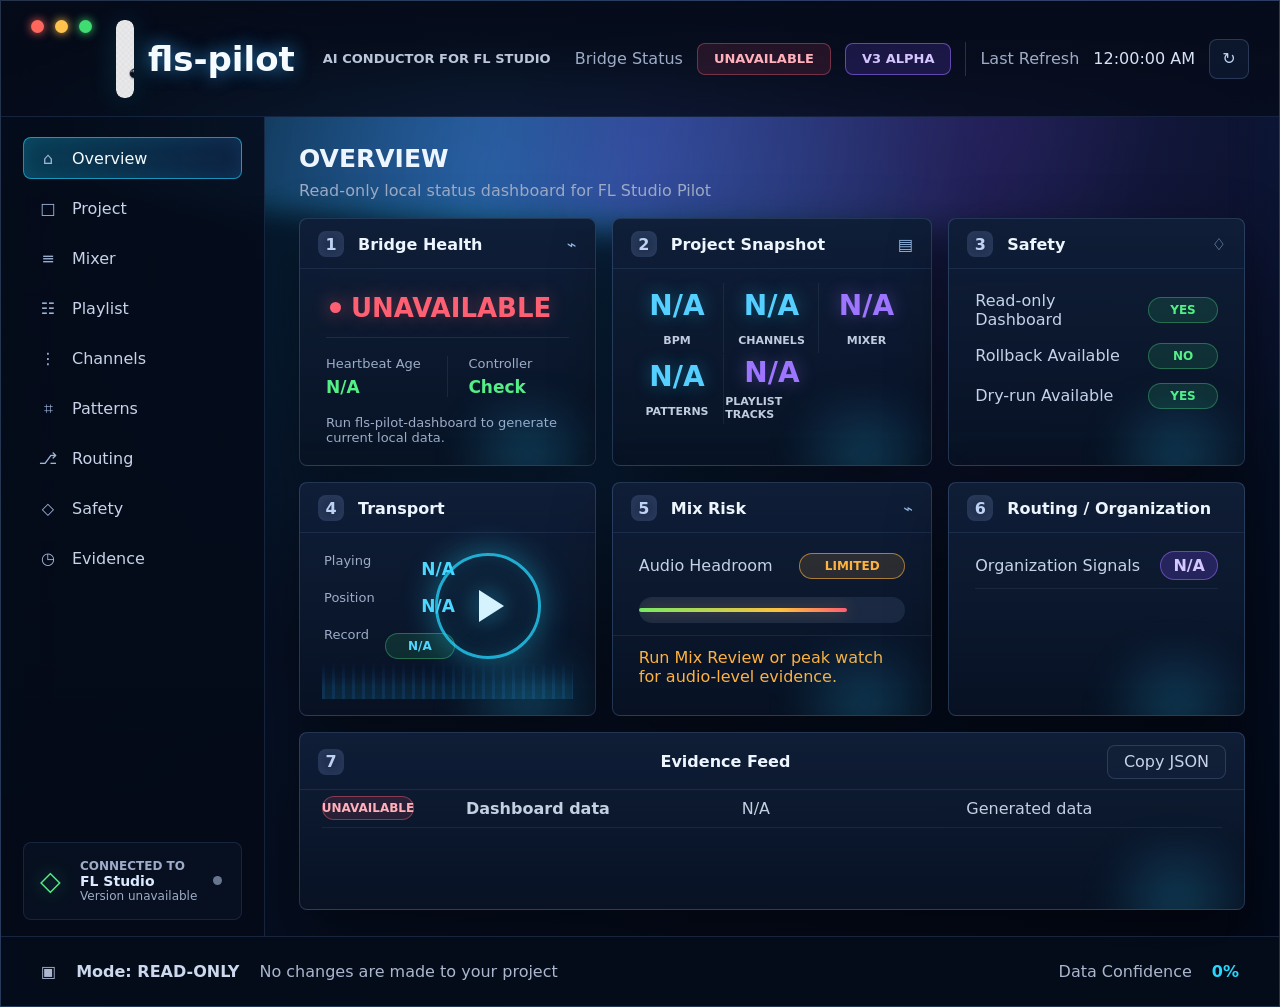
==== src/fls_pilot/dashboard_static/index.html @ 33fd7f55 "feat: add interactive dashboard for monitoring FL Studio bridge status and project data" ====
<!doctype html>
<html lang="en">
  <head>
    <meta charset="utf-8" />
    <meta name="viewport" content="width=device-width, initial-scale=1" />
    <title>fls-pilot Dashboard</title>
    <link rel="stylesheet" href="styles.css" />
  </head>
  <body>
    <div class="app-shell">
      <header class="topbar">
        <div class="window-controls" aria-hidden="true">
          <span class="dot dot-red"></span>
          <span class="dot dot-yellow"></span>
          <span class="dot dot-green"></span>
        </div>
        <div class="brand">
          <span class="brand-mark-wrap">
            <img src="assets/fls-pilot-logo-wide.png" alt="" class="brand-mark" />
          </span>
          <span class="brand-name">fls-pilot</span>
          <span class="brand-subtitle">AI Conductor for FL Studio</span>
        </div>
        <div class="topbar-status" aria-label="Dashboard status">
          <span class="status-label">Bridge Status</span>
          <span class="pill pill-live" id="bridge-pill">Loading</span>
          <span class="pill pill-version" id="version-pill">v3 alpha</span>
          <span class="divider"></span>
          <span class="last-refresh">Last Refresh</span>
          <span class="clock" id="refresh-time">--:--</span>
          <button class="icon-button" id="refresh-button" type="button" title="Reload dashboard data">
            <span aria-hidden="true">&#x21bb;</span>
            <span class="sr-only">Reload dashboard data</span>
          </button>
        </div>
      </header>

      <aside class="sidebar" aria-label="Dashboard navigation">
        <nav class="nav-list">
          <button class="nav-item active" type="button" data-target="overview">
            <span aria-hidden="true">&#x2302;</span><span>Overview</span>
          </button>
          <button class="nav-item" type="button" data-target="project">
            <span aria-hidden="true">&#x25a1;</span><span>Project</span>
          </button>
          <button class="nav-item" type="button" data-target="mixer">
            <span aria-hidden="true">&#x2261;</span><span>Mixer</span>
          </button>
          <button class="nav-item" type="button" data-target="playlist">
            <span aria-hidden="true">&#x2637;</span><span>Playlist</span>
          </button>
          <button class="nav-item" type="button" data-target="channels">
            <span aria-hidden="true">&#x22ee;</span><span>Channels</span>
          </button>
          <button class="nav-item" type="button" data-target="patterns">
            <span aria-hidden="true">&#x2317;</span><span>Patterns</span>
          </button>
          <button class="nav-item" type="button" data-target="routing">
            <span aria-hidden="true">&#x2387;</span><span>Routing</span>
          </button>
          <button class="nav-item" type="button" data-target="safety">
            <span aria-hidden="true">&#x25c7;</span><span>Safety</span>
          </button>
          <button class="nav-item" type="button" data-target="evidence">
            <span aria-hidden="true">&#x25f7;</span><span>Evidence</span>
          </button>
        </nav>
        <div class="connection-card">
          <span class="shield" aria-hidden="true">&#x25c7;</span>
          <div>
            <span class="eyebrow">Connected To</span>
            <strong id="connected-target">FL Studio</strong>
            <span id="connected-version">Version unavailable</span>
          </div>
          <span class="connection-dot" id="connection-dot"></span>
        </div>
      </aside>

      <main class="dashboard" id="overview">
        <section class="hero">
          <div>
            <h1>Overview</h1>
            <p>Read-only local status dashboard for FL Studio Pilot</p>
          </div>
        </section>

        <section class="grid">
          <article class="panel panel-bridge" id="project">
            <div class="panel-heading">
              <span class="panel-index">1</span>
              <h2>Bridge Health</h2>
              <span class="panel-icon" aria-hidden="true">&#x2301;</span>
            </div>
            <div class="bridge-state">
              <span class="signal-dot"></span>
              <strong id="bridge-state">Checking</strong>
            </div>
            <dl class="metrics metrics-split">
              <div>
                <dt>Heartbeat Age</dt>
                <dd id="heartbeat-age">N/A</dd>
              </div>
              <div>
                <dt>Controller</dt>
                <dd id="controller-status">Unknown</dd>
              </div>
            </dl>
            <p class="panel-note" id="bridge-detail"></p>
          </article>

          <article class="panel panel-project">
            <div class="panel-heading">
              <span class="panel-index">2</span>
              <h2>Project Snapshot</h2>
              <span class="panel-icon" aria-hidden="true">&#x25a4;</span>
            </div>
            <div class="counter-grid">
              <div><strong id="tempo-value">N/A</strong><span>BPM</span></div>
              <div><strong id="channel-count">N/A</strong><span>Channels</span></div>
              <div><strong id="mixer-count">N/A</strong><span>Mixer</span></div>
              <div><strong id="pattern-count">N/A</strong><span>Patterns</span></div>
              <div><strong id="playlist-count">N/A</strong><span>Playlist Tracks</span></div>
            </div>
          </article>

          <article class="panel" id="safety">
            <div class="panel-heading">
              <span class="panel-index">3</span>
              <h2>Safety</h2>
              <span class="panel-icon" aria-hidden="true">&#x2662;</span>
            </div>
            <ul class="safety-list">
              <li><span>Read-only Dashboard</span><strong id="read-only-state">YES</strong></li>
              <li><span>Rollback Available</span><strong id="rollback-state">N/A</strong></li>
              <li><span>Dry-run Available</span><strong id="dry-run-state">YES</strong></li>
            </ul>
          </article>

          <article class="panel transport-panel">
            <div class="panel-heading">
              <span class="panel-index">4</span>
              <h2>Transport</h2>
            </div>
            <div class="transport-layout">
              <dl class="transport-stats">
                <div><dt>Playing</dt><dd id="playing-state">N/A</dd></div>
                <div><dt>Position</dt><dd id="song-position">N/A</dd></div>
                <div><dt>Record</dt><dd id="record-state" class="small-pill">N/A</dd></div>
              </dl>
              <div class="play-orb" aria-hidden="true">
                <span></span>
              </div>
            </div>
            <div class="wave-bars" aria-hidden="true"></div>
          </article>

          <article class="panel mix-panel" id="mixer">
            <div class="panel-heading">
              <span class="panel-index">5</span>
              <h2>Mix Risk</h2>
              <span class="panel-icon" aria-hidden="true">&#x2301;</span>
            </div>
            <div class="risk-row">
              <span>Audio Headroom</span>
              <strong class="warning-badge" id="mix-risk-state">Limited</strong>
            </div>
            <div class="meter" aria-hidden="true">
              <span></span>
            </div>
            <p class="finding" id="mix-risk-detail">Run Mix Review for audio-level evidence.</p>
          </article>

          <article class="panel" id="routing">
            <div class="panel-heading">
              <span class="panel-index">6</span>
              <h2>Routing / Organization</h2>
            </div>
            <div class="signal-list" id="organization-list"></div>
          </article>

          <article class="panel evidence-panel" id="evidence">
            <div class="panel-heading">
              <span class="panel-index">7</span>
              <h2>Evidence Feed</h2>
              <button class="ghost-button" id="copy-json" type="button">Copy JSON</button>
            </div>
            <div class="evidence-table" id="evidence-table"></div>
          </article>
        </section>
      </main>

      <footer class="statusbar">
        <div>
          <span aria-hidden="true">&#x25a3;</span>
          <strong>Mode: READ-ONLY</strong>
          <span>No changes are made to your project</span>
        </div>
        <div>
          <span>Data Confidence</span>
          <strong id="data-confidence">0%</strong>
        </div>
      </footer>
    </div>
    <script src="dashboard-data.js"></script>
    <script src="app.js"></script>
  </body>
</html>
---- src/fls_pilot/dashboard_static/styles.css ----
:root {
  color-scheme: dark;
  --bg: #030713;
  --bg-soft: #071225;
  --panel: rgba(10, 22, 43, 0.78);
  --panel-strong: rgba(14, 29, 54, 0.92);
  --line: rgba(130, 180, 245, 0.22);
  --line-strong: rgba(80, 212, 255, 0.5);
  --text: #edf5ff;
  --muted: #9eacc7;
  --dim: #67758f;
  --cyan: #27d7ff;
  --cyan-soft: rgba(39, 215, 255, 0.2);
  --violet: #9d75ff;
  --green: #55ef87;
  --amber: #ffb23e;
  --red: #ff5f72;
  --shadow: 0 22px 60px rgba(0, 0, 0, 0.42);
}

* {
  box-sizing: border-box;
}

html,
body {
  min-height: 100%;
}

body {
  margin: 0;
  overflow-x: hidden;
  background:
    radial-gradient(circle at 78% 12%, rgba(100, 71, 220, 0.2), transparent 28rem),
    radial-gradient(circle at 38% 24%, rgba(23, 165, 255, 0.18), transparent 28rem),
    linear-gradient(145deg, #02040b 0%, #061023 46%, #030713 100%);
  color: var(--text);
  font-family:
    Inter, ui-sans-serif, system-ui, -apple-system, BlinkMacSystemFont, "Segoe UI", sans-serif;
}

button {
  font: inherit;
}

.sr-only {
  position: absolute;
  width: 1px;
  height: 1px;
  padding: 0;
  margin: -1px;
  overflow: hidden;
  clip: rect(0, 0, 0, 0);
  white-space: nowrap;
  border: 0;
}

.app-shell {
  position: relative;
  display: grid;
  grid-template-rows: 116px 1fr 70px;
  grid-template-columns: 264px minmax(0, 1fr);
  min-height: 100vh;
  border: 1px solid rgba(126, 170, 238, 0.28);
  box-shadow: inset 0 0 70px rgba(36, 130, 255, 0.06);
}

.app-shell::before,
.app-shell::after {
  position: fixed;
  inset: auto -10vw 74vh -10vw;
  height: 180px;
  pointer-events: none;
  content: "";
  border-radius: 50%;
  transform: rotate(2deg);
}

.app-shell::before {
  background: linear-gradient(90deg, transparent 8%, rgba(24, 202, 255, 0.38), transparent 72%);
  filter: blur(12px);
}

.app-shell::after {
  top: 72px;
  height: 150px;
  background: linear-gradient(100deg, transparent 18%, rgba(129, 77, 255, 0.32), transparent 82%);
  filter: blur(15px);
}

.topbar {
  position: sticky;
  top: 0;
  z-index: 10;
  grid-column: 1 / -1;
  display: flex;
  align-items: center;
  gap: 24px;
  padding: 18px 30px;
  background: linear-gradient(180deg, rgba(5, 11, 25, 0.96), rgba(6, 12, 27, 0.84));
  border-bottom: 1px solid rgba(78, 120, 190, 0.22);
  backdrop-filter: blur(22px);
}

.window-controls {
  display: flex;
  align-items: center;
  gap: 11px;
  align-self: flex-start;
  margin-top: 1px;
}

.dot {
  width: 13px;
  height: 13px;
  border-radius: 999px;
  box-shadow: 0 0 10px currentColor;
}

.dot-red {
  color: #ff665c;
  background: #ff665c;
}

.dot-yellow {
  color: #ffc34d;
  background: #ffc34d;
}

.dot-green {
  color: #3fdc72;
  background: #3fdc72;
}

.brand {
  display: flex;
  align-items: center;
  min-width: 0;
  gap: 14px;
}

.brand-mark-wrap {
  position: relative;
  display: grid;
  place-items: center;
  width: 112px;
  height: 78px;
  overflow: hidden;
  border-radius: 8px;
  background: rgba(7, 15, 31, 0.9);
  box-shadow: 0 0 28px rgba(34, 220, 255, 0.16);
}

.brand-mark {
  width: 162px;
  height: 92px;
  object-fit: cover;
  object-position: 34% 34%;
  opacity: 0.92;
  mix-blend-mode: screen;
}

.brand-name {
  color: #f5fbff;
  font-size: 34px;
  font-weight: 650;
  letter-spacing: 0;
  text-shadow: 0 0 18px rgba(57, 174, 255, 0.7);
  white-space: nowrap;
}

.brand-subtitle {
  padding-left: 14px;
  color: #bbc6da;
  font-size: 13px;
  font-weight: 700;
  letter-spacing: 0;
  text-transform: uppercase;
  white-space: nowrap;
}

.topbar-status {
  display: flex;
  align-items: center;
  gap: 14px;
  margin-left: auto;
  color: var(--muted);
  white-space: nowrap;
}

.pill {
  display: inline-flex;
  align-items: center;
  justify-content: center;
  min-height: 32px;
  padding: 0 16px;
  border-radius: 8px;
  font-size: 13px;
  font-weight: 800;
  letter-spacing: 0;
  text-transform: uppercase;
}

.pill-live {
  color: #70fba0;
  background: rgba(27, 228, 126, 0.14);
  border: 1px solid rgba(54, 244, 152, 0.44);
  box-shadow: 0 0 26px rgba(22, 225, 139, 0.18);
}

.pill-offline,
.pill-unavailable {
  color: #ffb0ba;
  background: rgba(255, 77, 104, 0.12);
  border: 1px solid rgba(255, 96, 116, 0.38);
}

.pill-version {
  color: #d4c5ff;
  background: rgba(118, 76, 255, 0.18);
  border: 1px solid rgba(151, 111, 255, 0.58);
}

.divider {
  width: 1px;
  height: 34px;
  background: rgba(143, 166, 214, 0.24);
}

.clock {
  color: #d8e2f5;
  font-variant-numeric: tabular-nums;
}

.icon-button {
  display: grid;
  place-items: center;
  width: 40px;
  height: 40px;
  color: #bdd1ee;
  cursor: pointer;
  background: rgba(17, 31, 56, 0.62);
  border: 1px solid rgba(134, 169, 222, 0.24);
  border-radius: 8px;
}

.icon-button:hover,
.ghost-button:hover,
.nav-item:hover {
  border-color: var(--line-strong);
}

.sidebar {
  z-index: 2;
  display: flex;
  flex-direction: column;
  gap: 24px;
  padding: 20px 22px 16px;
  background: linear-gradient(180deg, rgba(5, 12, 27, 0.86), rgba(4, 10, 23, 0.96));
  border-right: 1px solid rgba(91, 129, 193, 0.22);
}

.nav-list {
  display: grid;
  gap: 8px;
}

.nav-item {
  display: flex;
  align-items: center;
  gap: 14px;
  width: 100%;
  min-height: 42px;
  padding: 0 14px;
  color: #c7d3e8;
  text-align: left;
  cursor: pointer;
  background: transparent;
  border: 1px solid transparent;
  border-radius: 8px;
}

.nav-item span:first-child {
  width: 20px;
  color: #9eb6d8;
  text-align: center;
}

.nav-item.active {
  color: #f4fbff;
  background: linear-gradient(90deg, rgba(23, 204, 255, 0.26), rgba(47, 109, 209, 0.18));
  border-color: rgba(40, 211, 255, 0.62);
  box-shadow: inset 0 0 18px rgba(42, 194, 255, 0.12);
}

.connection-card {
  display: grid;
  grid-template-columns: 28px minmax(0, 1fr) 12px;
  gap: 12px;
  align-items: center;
  margin-top: auto;
  padding: 16px;
  background: rgba(10, 20, 38, 0.68);
  border: 1px solid rgba(111, 151, 214, 0.16);
  border-radius: 8px;
}

.connection-card strong,
.connection-card span {
  display: block;
}

.connection-card strong {
  overflow: hidden;
  color: #dce9ff;
  font-size: 14px;
  text-overflow: ellipsis;
  white-space: nowrap;
}

.connection-card span:not(.shield, .connection-dot) {
  color: var(--muted);
  font-size: 12px;
}

.eyebrow {
  color: #91a2bd;
  font-size: 10px;
  font-weight: 800;
  letter-spacing: 0;
  text-transform: uppercase;
}

.shield {
  color: var(--green);
  font-size: 27px;
  text-shadow: 0 0 18px rgba(85, 239, 135, 0.55);
}

.connection-dot {
  width: 9px;
  height: 9px;
  background: var(--dim);
  border-radius: 999px;
}

.connection-dot.live {
  background: var(--green);
  box-shadow: 0 0 14px rgba(85, 239, 135, 0.65);
}

.dashboard {
  z-index: 1;
  min-width: 0;
  padding: 28px 34px 26px;
}

.hero {
  display: flex;
  align-items: end;
  justify-content: space-between;
  margin-bottom: 18px;
}

.hero h1 {
  margin: 0;
  font-size: 25px;
  line-height: 1.1;
  text-transform: uppercase;
}

.hero p {
  margin: 8px 0 0;
  color: var(--muted);
}

.grid {
  display: grid;
  grid-template-columns: minmax(260px, 1fr) minmax(320px, 1.08fr) minmax(260px, 1fr);
  gap: 16px;
}

.panel {
  position: relative;
  min-width: 0;
  min-height: 190px;
  overflow: hidden;
  background:
    linear-gradient(180deg, rgba(16, 31, 57, 0.88), rgba(8, 18, 35, 0.78)),
    var(--panel);
  border: 1px solid var(--line);
  border-radius: 8px;
  box-shadow: var(--shadow);
}

.panel::after {
  position: absolute;
  right: -28px;
  bottom: -52px;
  width: 190px;
  height: 120px;
  pointer-events: none;
  content: "";
  background: radial-gradient(circle, rgba(43, 199, 255, 0.22), transparent 68%);
  filter: blur(16px);
}

.panel-heading {
  position: relative;
  z-index: 1;
  display: flex;
  align-items: center;
  gap: 14px;
  min-height: 50px;
  padding: 12px 18px 10px;
  border-bottom: 1px solid rgba(125, 157, 207, 0.13);
}

.panel-heading h2 {
  margin: 0;
  font-size: 16px;
  font-weight: 760;
}

.panel-index {
  display: grid;
  place-items: center;
  width: 26px;
  height: 26px;
  color: #bdd2f5;
  font-weight: 800;
  background: rgba(139, 166, 215, 0.14);
  border-radius: 8px;
  box-shadow: inset 0 0 14px rgba(114, 160, 230, 0.15);
}

.panel-icon {
  margin-left: auto;
  color: #92b8e6;
}

.bridge-state {
  display: flex;
  align-items: center;
  gap: 10px;
  padding: 24px 30px 14px;
}

.bridge-state strong {
  color: var(--green);
  font-size: 26px;
  text-transform: uppercase;
  text-shadow: 0 0 18px rgba(85, 239, 135, 0.48);
}

.bridge-state.unavailable strong {
  color: var(--red);
  text-shadow: 0 0 18px rgba(255, 95, 114, 0.35);
}

.signal-dot {
  width: 11px;
  height: 11px;
  background: var(--green);
  border-radius: 999px;
  box-shadow: 0 0 18px rgba(85, 239, 135, 0.8);
}

.bridge-state.unavailable .signal-dot {
  background: var(--red);
  box-shadow: 0 0 18px rgba(255, 95, 114, 0.65);
}

.metrics {
  display: grid;
  margin: 0 26px;
  padding: 18px 0;
  border-top: 1px solid rgba(143, 166, 214, 0.14);
}

.metrics-split {
  grid-template-columns: 1fr 1fr;
}

.metrics div + div {
  padding-left: 20px;
  border-left: 1px solid rgba(143, 166, 214, 0.12);
}

dt {
  color: var(--muted);
  font-size: 13px;
}

dd {
  margin: 6px 0 0;
  color: var(--green);
  font-size: 17px;
  font-weight: 760;
  font-variant-numeric: tabular-nums;
}

.panel-note {
  margin: 0 26px 20px;
  color: var(--muted);
  font-size: 13px;
}

.counter-grid {
  display: grid;
  grid-template-columns: repeat(3, minmax(0, 1fr));
  gap: 1px;
  padding: 14px 18px 20px;
}

.counter-grid div {
  display: grid;
  place-items: center;
  min-height: 70px;
  border-right: 1px solid rgba(143, 166, 214, 0.1);
}

.counter-grid div:nth-child(3),
.counter-grid div:last-child {
  border-right: 0;
}

.counter-grid strong {
  color: #55cfff;
  font-size: 28px;
  font-weight: 760;
  font-variant-numeric: tabular-nums;
  text-shadow: 0 0 18px rgba(39, 215, 255, 0.35);
}

.counter-grid div:nth-child(3) strong,
.counter-grid div:nth-child(5) strong {
  color: var(--violet);
  text-shadow: 0 0 18px rgba(157, 117, 255, 0.42);
}

.counter-grid span {
  color: #c1cce0;
  font-size: 11px;
  font-weight: 800;
  text-transform: uppercase;
}

.safety-list {
  display: grid;
  gap: 14px;
  margin: 0;
  padding: 22px 26px;
  list-style: none;
}

.safety-list li {
  display: flex;
  align-items: center;
  justify-content: space-between;
  gap: 14px;
  color: #c5d2e8;
}

.safety-list strong,
.small-pill,
.warning-badge {
  min-width: 70px;
  padding: 5px 12px;
  color: var(--green);
  text-align: center;
  background: rgba(55, 218, 121, 0.13);
  border: 1px solid rgba(85, 239, 135, 0.32);
  border-radius: 999px;
  font-size: 12px;
  font-weight: 850;
  text-transform: uppercase;
}

.transport-layout {
  display: grid;
  grid-template-columns: minmax(0, 1fr) 136px;
  align-items: center;
  gap: 18px;
  padding: 20px 24px 0;
}

.transport-stats {
  display: grid;
  gap: 11px;
  margin: 0;
}

.transport-stats div {
  display: flex;
  justify-content: space-between;
  gap: 16px;
}

.transport-stats dd {
  color: #52d8ff;
}

.play-orb {
  display: grid;
  place-items: center;
  width: 106px;
  height: 106px;
  border: 3px solid rgba(38, 215, 255, 0.78);
  border-radius: 999px;
  box-shadow:
    0 0 34px rgba(39, 215, 255, 0.42),
    inset 0 0 28px rgba(39, 215, 255, 0.17);
}

.play-orb span {
  width: 0;
  height: 0;
  margin-left: 7px;
  border-top: 16px solid transparent;
  border-bottom: 16px solid transparent;
  border-left: 25px solid #d5f3ff;
  filter: drop-shadow(0 0 16px rgba(39, 215, 255, 0.9));
}

.wave-bars {
  height: 38px;
  margin: 2px 22px 16px;
  background:
    repeating-linear-gradient(
      90deg,
      rgba(41, 142, 255, 0.12) 0 3px,
      transparent 3px 10px
    ),
    linear-gradient(180deg, transparent, rgba(42, 212, 255, 0.12));
  mask-image: linear-gradient(180deg, transparent 0%, #000 65%);
}

.risk-row {
  display: flex;
  align-items: center;
  justify-content: space-between;
  gap: 16px;
  padding: 20px 26px 10px;
  color: #c4d1e7;
}

.warning-badge {
  min-width: 106px;
  color: var(--amber);
  background: rgba(255, 178, 62, 0.13);
  border-color: rgba(255, 178, 62, 0.6);
}

.meter {
  height: 26px;
  margin: 8px 26px 12px;
  overflow: hidden;
  border-radius: 999px;
  background: rgba(112, 136, 178, 0.16);
}

.meter span {
  display: block;
  width: 78%;
  height: 4px;
  margin-top: 11px;
  background: linear-gradient(90deg, #78ea64, #ffc13f 68%, #ff5f72);
  border-radius: 999px;
  box-shadow: 0 0 16px rgba(255, 178, 62, 0.4);
}

.finding {
  margin: 0;
  padding: 12px 26px 20px;
  color: var(--amber);
  border-top: 1px solid rgba(143, 166, 214, 0.12);
}

.signal-list {
  display: grid;
  gap: 8px;
  padding: 18px 26px 22px;
}

.signal-item {
  display: grid;
  grid-template-columns: minmax(0, 1fr) auto;
  gap: 12px;
  align-items: center;
  padding-bottom: 8px;
  color: #c7d3e8;
  border-bottom: 1px solid rgba(143, 166, 214, 0.1);
}

.signal-item span {
  overflow: hidden;
  text-overflow: ellipsis;
  white-space: nowrap;
}

.signal-value {
  min-width: 46px;
  padding: 4px 12px;
  color: #d5c7ff;
  text-align: center;
  background: rgba(116, 73, 242, 0.24);
  border: 1px solid rgba(157, 117, 255, 0.5);
  border-radius: 999px;
  font-weight: 800;
}

.signal-item[data-state="limited"] .signal-value {
  color: var(--amber);
  background: rgba(255, 178, 62, 0.12);
  border-color: rgba(255, 178, 62, 0.46);
}

.evidence-panel {
  grid-column: 1 / -1;
  min-height: 178px;
}

.evidence-panel .panel-heading {
  justify-content: space-between;
}

.ghost-button {
  min-height: 34px;
  padding: 0 16px;
  color: #c7d3ea;
  cursor: pointer;
  background: rgba(19, 32, 57, 0.78);
  border: 1px solid rgba(143, 166, 214, 0.22);
  border-radius: 8px;
}

.evidence-table {
  display: grid;
  padding: 0 22px 20px;
}

.evidence-row {
  display: grid;
  grid-template-columns: 124px minmax(160px, 1fr) minmax(120px, 0.8fr) minmax(180px, 1fr);
  gap: 20px;
  align-items: center;
  min-height: 38px;
  color: #c3cfe3;
  border-bottom: 1px solid rgba(143, 166, 214, 0.1);
}

.evidence-state {
  display: inline-flex;
  align-items: center;
  justify-content: center;
  width: 92px;
  min-height: 24px;
  color: #63f5ff;
  background: rgba(39, 215, 255, 0.13);
  border: 1px solid rgba(39, 215, 255, 0.48);
  border-radius: 999px;
  font-size: 12px;
  font-weight: 850;
  text-transform: uppercase;
}

.evidence-row[data-state="cached"] .evidence-state,
.evidence-row[data-state="server-state"] .evidence-state {
  color: #d6c7ff;
  background: rgba(116, 73, 242, 0.17);
  border-color: rgba(157, 117, 255, 0.52);
}

.evidence-row[data-state="limited"] .evidence-state {
  color: var(--amber);
  background: rgba(255, 178, 62, 0.12);
  border-color: rgba(255, 178, 62, 0.5);
}

.evidence-row[data-state="unavailable"] .evidence-state {
  color: #ffb0ba;
  background: rgba(255, 95, 114, 0.12);
  border-color: rgba(255, 95, 114, 0.44);
}

.statusbar {
  z-index: 3;
  grid-column: 1 / -1;
  display: flex;
  align-items: center;
  justify-content: space-between;
  gap: 24px;
  padding: 0 40px;
  color: #aab7cf;
  background: rgba(5, 12, 26, 0.95);
  border-top: 1px solid rgba(91, 129, 193, 0.22);
}

.statusbar div {
  display: flex;
  align-items: center;
  gap: 20px;
}

.statusbar strong {
  color: #cbd8ee;
}

#data-confidence {
  color: var(--cyan);
  font-size: 16px;
}

@media (max-width: 1160px) {
  .app-shell {
    grid-template-columns: 82px minmax(0, 1fr);
  }

  .brand-subtitle,
  .status-label,
  .last-refresh,
  .sidebar .nav-item span:last-child,
  .connection-card div {
    display: none;
  }

  .sidebar {
    padding-inline: 14px;
  }

  .connection-card {
    grid-template-columns: 1fr;
    justify-items: center;
  }

  .grid {
    grid-template-columns: minmax(260px, 1fr) minmax(260px, 1fr);
  }

  .evidence-panel {
    grid-column: 1 / -1;
  }
}

@media (max-width: 820px) {
  .app-shell {
    display: block;
  }

  .topbar {
    position: relative;
    flex-wrap: wrap;
    gap: 12px;
    padding: 16px;
  }

  .brand-mark-wrap {
    width: 70px;
    height: 52px;
  }

  .brand-name {
    font-size: 25px;
  }

  .topbar-status {
    width: 100%;
    flex-wrap: wrap;
    margin-left: 0;
  }

  .sidebar {
    border-right: 0;
    border-bottom: 1px solid rgba(91, 129, 193, 0.22);
  }

  .nav-list {
    display: flex;
    overflow-x: auto;
    padding-bottom: 2px;
  }

  .nav-item {
    flex: 0 0 auto;
    width: auto;
  }

  .sidebar .nav-item span:last-child {
    display: inline;
  }

  .connection-card {
    display: none;
  }

  .dashboard {
    padding: 20px 14px 86px;
  }

  .grid {
    grid-template-columns: 1fr;
  }

  .transport-layout {
    grid-template-columns: 1fr;
  }

  .play-orb {
    justify-self: center;
  }

  .evidence-row {
    grid-template-columns: 1fr;
    gap: 5px;
    padding: 12px 0;
  }

  .statusbar {
    position: fixed;
    right: 0;
    bottom: 0;
    left: 0;
    padding: 12px 16px;
    flex-wrap: wrap;
  }
}
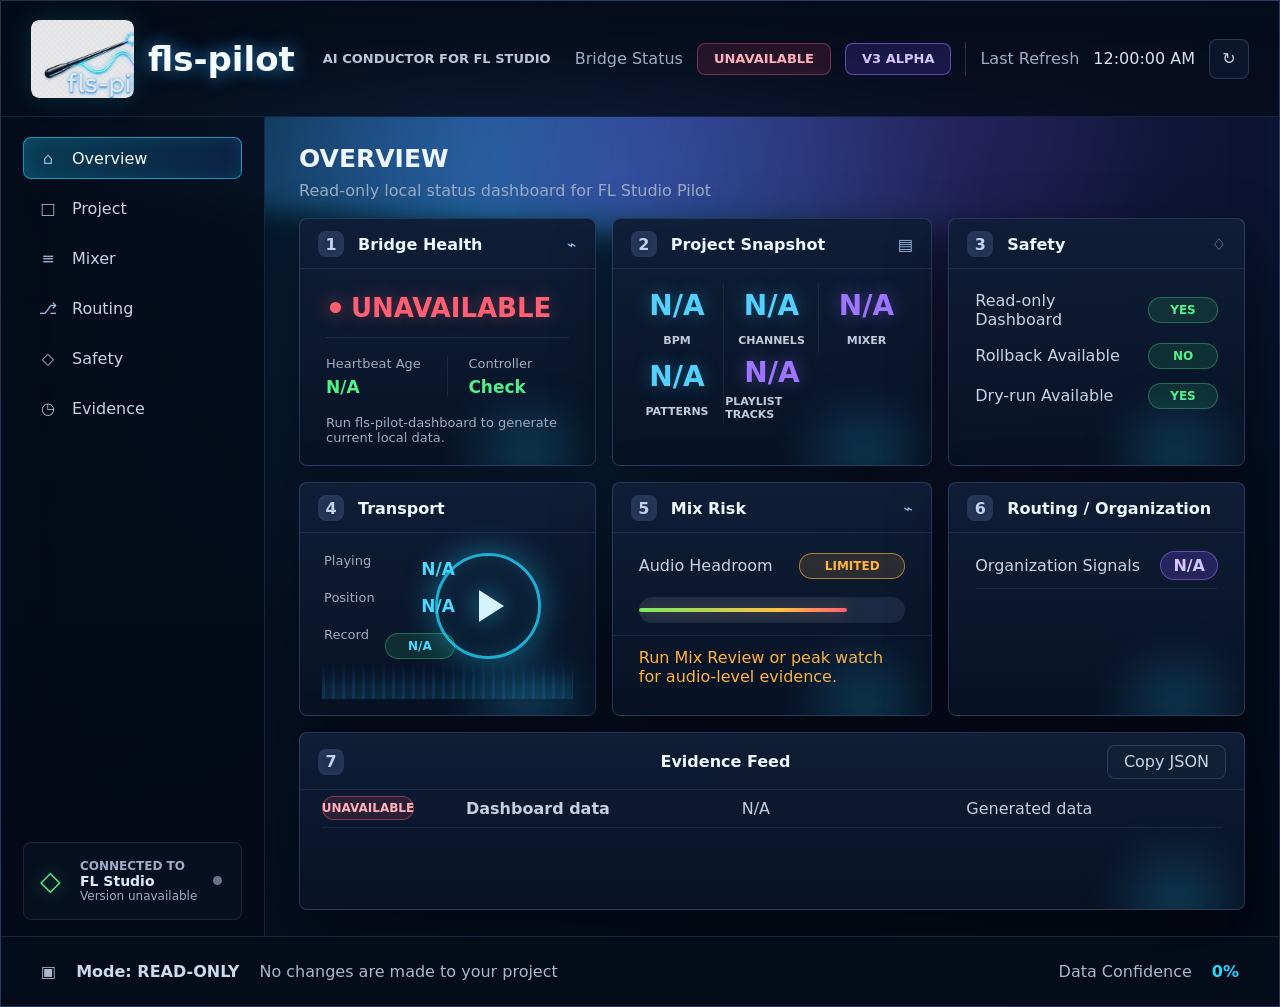
==== commit 45568828: "refactor: overhaul control center UI with modernized panels, visual state tagging, and integrated pr" ====
--- a/src/fls_pilot/dashboard_static/index.html
+++ b/src/fls_pilot/dashboard_static/index.html
@@ -9,11 +9,6 @@
   <body>
     <div class="app-shell">
       <header class="topbar">
-        <div class="window-controls" aria-hidden="true">
-          <span class="dot dot-red"></span>
-          <span class="dot dot-yellow"></span>
-          <span class="dot dot-green"></span>
-        </div>
         <div class="brand">
           <span class="brand-mark-wrap">
             <img src="assets/fls-pilot-logo-wide.png" alt="" class="brand-mark" />
@@ -46,15 +41,6 @@
           <button class="nav-item" type="button" data-target="mixer">
             <span aria-hidden="true">&#x2261;</span><span>Mixer</span>
           </button>
-          <button class="nav-item" type="button" data-target="playlist">
-            <span aria-hidden="true">&#x2637;</span><span>Playlist</span>
-          </button>
-          <button class="nav-item" type="button" data-target="channels">
-            <span aria-hidden="true">&#x22ee;</span><span>Channels</span>
-          </button>
-          <button class="nav-item" type="button" data-target="patterns">
-            <span aria-hidden="true">&#x2317;</span><span>Patterns</span>
-          </button>
           <button class="nav-item" type="button" data-target="routing">
             <span aria-hidden="true">&#x2387;</span><span>Routing</span>
           </button>
@@ -85,7 +71,7 @@
         </section>
 
         <section class="grid">
-          <article class="panel panel-bridge" id="project">
+          <article class="panel panel-bridge">
             <div class="panel-heading">
               <span class="panel-index">1</span>
               <h2>Bridge Health</h2>
@@ -108,7 +94,7 @@
             <p class="panel-note" id="bridge-detail"></p>
           </article>
 
-          <article class="panel panel-project">
+          <article class="panel panel-project" id="project">
             <div class="panel-heading">
               <span class="panel-index">2</span>
               <h2>Project Snapshot</h2>
--- a/src/fls_pilot/dashboard_static/styles.css
+++ b/src/fls_pilot/dashboard_static/styles.css
@@ -102,36 +102,6 @@
   backdrop-filter: blur(22px);
 }
 
-.window-controls {
-  display: flex;
-  align-items: center;
-  gap: 11px;
-  align-self: flex-start;
-  margin-top: 1px;
-}
-
-.dot {
-  width: 13px;
-  height: 13px;
-  border-radius: 999px;
-  box-shadow: 0 0 10px currentColor;
-}
-
-.dot-red {
-  color: #ff665c;
-  background: #ff665c;
-}
-
-.dot-yellow {
-  color: #ffc34d;
-  background: #ffc34d;
-}
-
-.dot-green {
-  color: #3fdc72;
-  background: #3fdc72;
-}
-
 .brand {
   display: flex;
   align-items: center;
